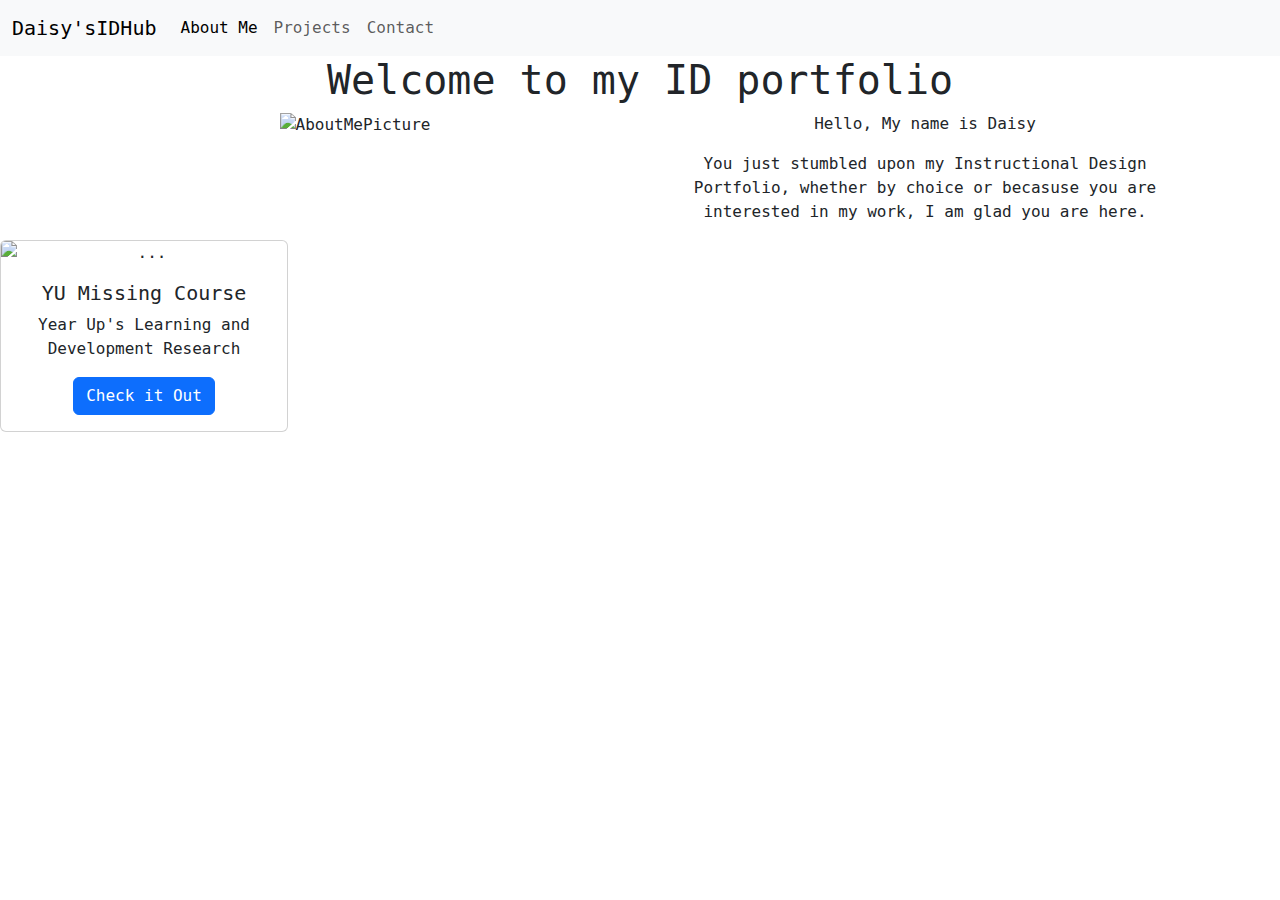
==== html/index.html @ baf6ce06 "added main pages and some html and css" ====
<!doctype html>
<html lang="en">

  <head>
    <meta charset="utf-8">
    <meta name="viewport" content="width=device-width, initial-scale=1">
    <title>Daisy'sIDHub</title>
    <link href="https://cdn.jsdelivr.net/npm/bootstrap@5.3.3/dist/css/bootstrap.min.css" rel="stylesheet" integrity="sha384-QWTKZyjpPEjISv5WaRU9OFeRpok6YctnYmDr5pNlyT2bRjXh0JMhjY6hW+ALEwIH" crossorigin="anonymous">
    <link rel="stylesheet" href="/style/style.css">
  </head>

  <body>

    <header>
        <nav class="navbar navbar-expand-lg bg-body-tertiary">
            <div class="container-fluid">
              <a class="navbar-brand" href="/HTML/index.html">Daisy'sIDHub</a>
              <button class="navbar-toggler" type="button" data-bs-toggle="collapse" data-bs-target="#navbar" aria-controls="navbarNavDropdown" aria-expanded="false" aria-label="Toggle navigation">
                <span class="navbar-toggler-icon"></span>
              </button>
              <div class="collapse navbar-collapse" id="navbar">
                <ul class="navbar-nav">
                  <li class="nav-item">
                    <a class="nav-link active" aria-current="page" href="/HTML/index.html">About Me</a>
                  </li>
                  <li class="nav-item">
                    <a class="nav-link" href="/html/projects.html">Projects</a>
                  </li>
                  <li class="nav-item">
                    <a class="nav-link" href="/html/contact.html">Contact</a>
                  </li>
                </ul>
              </div>
            </div>
          </nav>
    </header>

    <h1>Welcome to my ID portfolio</h1>

    <section>

      <div class="container text-center" id="AboutMePicture">


        <div class="row align-items-start">
          <div class="col">
            <img src="" alt="AboutMePicture">
          </div>
        
          <div class="col" id="bioInfo">
            <p>Hello, My name is Daisy</p>
            <p>You just stumbled upon my Instructional Design Portfolio, whether by choice or becasuse you are interested in my work, I am glad you are here.</p>
          </div>
        </div>
  
      </div>
        
    </section>

    <div class="CardContainer">
        <section id="LatestProject">
            <div class="card" style="width: 18rem;">
                <img src="..." class="card-img-top" alt="...">
                <div class="card-body">
                  <h5 class="card-title">YU Missing Course</h5>
                  <p class="card-text">Year Up's Learning and Development Research</p>
                  <a href="#" class="btn btn-primary">Check it Out</a>
                </div>
              </div>
        </section>
    </div>
   


    <script src="https://cdn.jsdelivr.net/npm/bootstrap@5.3.3/dist/js/bootstrap.bundle.min.js" integrity="sha384-YvpcrYf0tY3lHB60NNkmXc5s9fDVZLESaAA55NDzOxhy9GkcIdslK1eN7N6jIeHz" crossorigin="anonymous"></script>
  </body>

</html>
---- style/style.css ----
body {
    text-align: center;
    font-family: monospace;
}

.CardContainer 
{
   align-content: center;
}
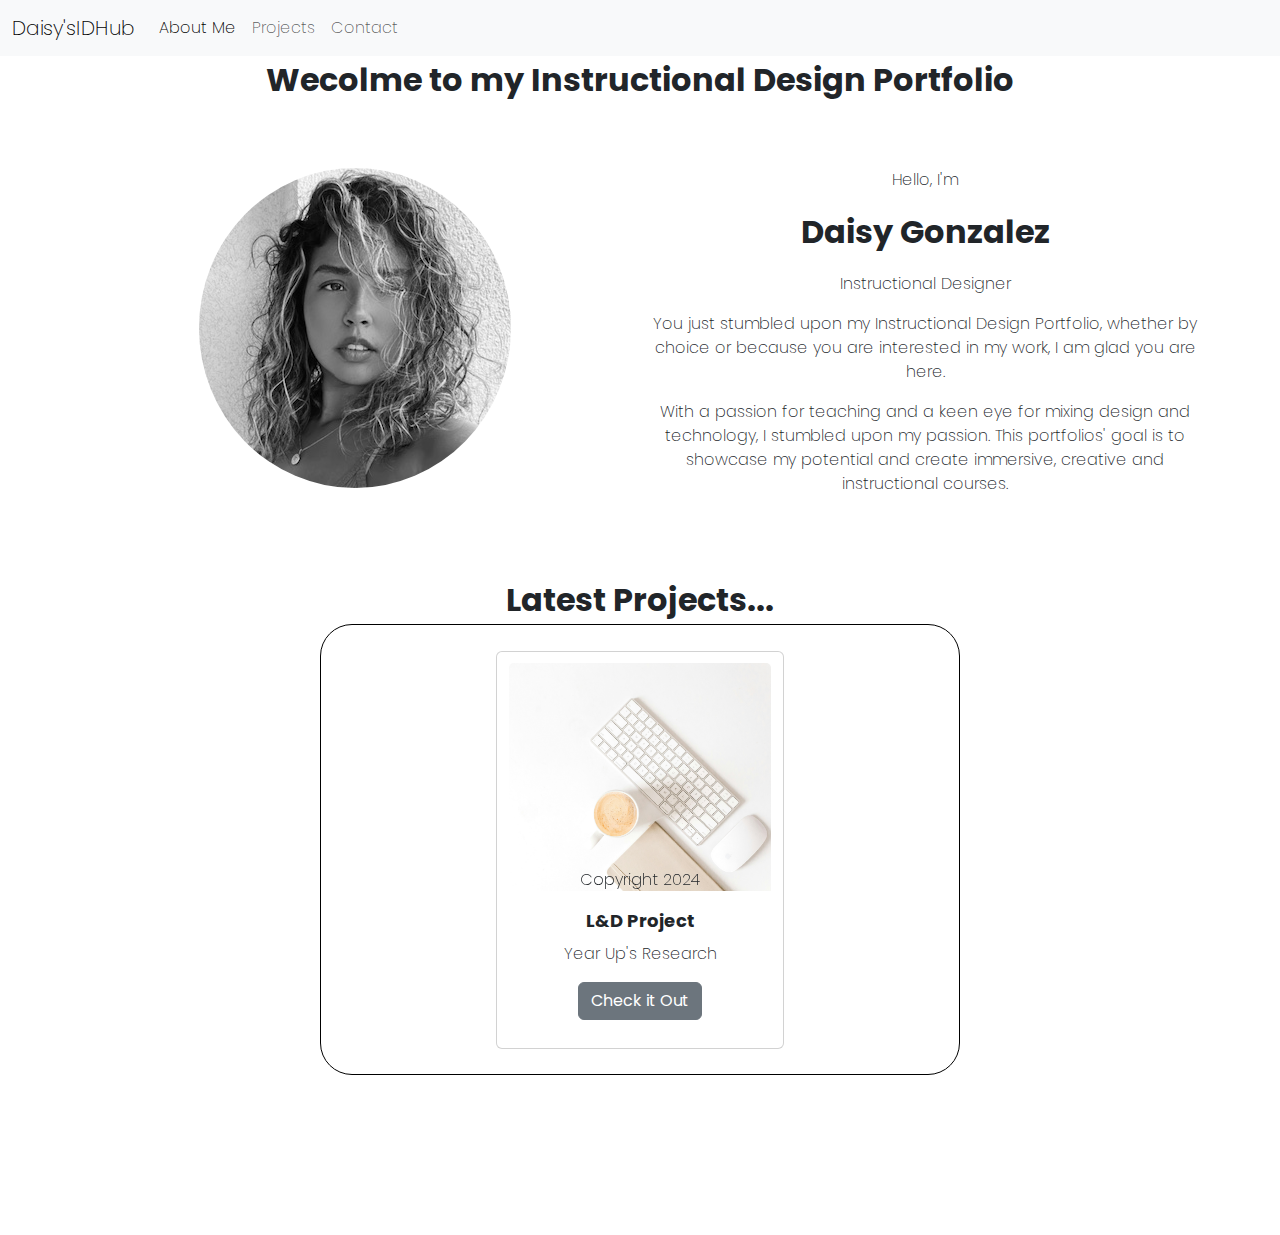
==== commit d80333c5: "Completed most of the about me page, added more cards to the projects.html and inserted the survey e" ====
--- a/html/index.html
+++ b/html/index.html
@@ -4,9 +4,13 @@
   <head>
     <meta charset="utf-8">
     <meta name="viewport" content="width=device-width, initial-scale=1">
-    <title>Daisy'sIDHub</title>
+    <title>Daisy's ID Hub</title>
     <link href="https://cdn.jsdelivr.net/npm/bootstrap@5.3.3/dist/css/bootstrap.min.css" rel="stylesheet" integrity="sha384-QWTKZyjpPEjISv5WaRU9OFeRpok6YctnYmDr5pNlyT2bRjXh0JMhjY6hW+ALEwIH" crossorigin="anonymous">
     <link rel="stylesheet" href="/style/style.css">
+
+    <link rel="preconnect" href="https://fonts.googleapis.com">
+    <link rel="preconnect" href="https://fonts.gstatic.com" crossorigin>
+    <link href="https://fonts.googleapis.com/css2?family=Poppins:ital,wght@0,100;0,200;0,300;0,400;0,500;0,600;0,700;0,800;0,900;1,100;1,200;1,300;1,400;1,500;1,600;1,700;1,800;1,900&display=swap" rel="stylesheet">
   </head>
 
   <body>
@@ -35,42 +39,45 @@
           </nav>
     </header>
 
-    <h1>Welcome to my ID portfolio</h1>
+    <p class="Heading__text" style="font-size:xx-large; font-weight: bold;">Wecolme to my Instructional Design Portfolio</p>
 
-    <section>
+    <section id="bio_Section">
+      <div class="container text-center" id="AboutMePicture">
+        <div class="row align-items-start">
+          <div class="col">
+            <img src="/images/AMP.2.jpg" alt="AboutMePicture" style="border-radius: 50%;">
+          </div>
+        
+          <div class="col" id="section__text">
+            <p class="section__text__p1">Hello, I'm</p>
+            <p class="title" style="font-size:xx-large; font-weight: bold;">Daisy Gonzalez</p>
+            <p class="section__text__p2">Instructional Designer</p>
 
-      <div class="container text-center" id="AboutMePicture">
+            <p class="section__text__p3">You just stumbled upon my Instructional Design Portfolio, whether by choice or because you are interested in my work, I am glad you are here.</p>
+
+            <p class="section__text__p4">With a passion for teaching and a keen eye for mixing design and technology, I stumbled upon my passion. This portfolios' goal is to showcase my potential and create immersive, creative and instructional courses.</p>
+          </div>
+        </div>
+      </div> 
+    </section>
+
+    <div class="title" style="font-size:xx-large; font-weight: bold;">Latest Projects...</div>
+    <div class="CardContainer">
+
+            <div class="card" style="width: 18rem;">
+                <img src="/images/Card_image_1.jpg" class="card-img-top" alt="YU missing course image">
+                <div class="card-body">
+                  <p class="card-title" style="font-size:large; font-weight: bold;">L&D Project</p>
+                  <p class="card-text">Year Up's Research</p>
+                  <a href="/html/YearUpsProject.html" class="btn btn-secondary">Check it Out</a>
+                </div>
+            </div>
+    </div>
 
 
-        <div class="row align-items-start">
-          <div class="col">
-            <img src="" alt="AboutMePicture">
-          </div>
-        
-          <div class="col" id="bioInfo">
-            <p>Hello, My name is Daisy</p>
-            <p>You just stumbled upon my Instructional Design Portfolio, whether by choice or becasuse you are interested in my work, I am glad you are here.</p>
-          </div>
-        </div>
-  
-      </div>
-        
-    </section>
-
-    <div class="CardContainer">
-        <section id="LatestProject">
-            <div class="card" style="width: 18rem;">
-                <img src="..." class="card-img-top" alt="...">
-                <div class="card-body">
-                  <h5 class="card-title">YU Missing Course</h5>
-                  <p class="card-text">Year Up's Learning and Development Research</p>
-                  <a href="#" class="btn btn-primary">Check it Out</a>
-                </div>
-              </div>
-        </section>
-    </div>
-   
-
+    <footer class="fixed-bottom">
+      <p class="footer_text">Copyright 2024</p>
+    </footer>
 
     <script src="https://cdn.jsdelivr.net/npm/bootstrap@5.3.3/dist/js/bootstrap.bundle.min.js" integrity="sha384-YvpcrYf0tY3lHB60NNkmXc5s9fDVZLESaAA55NDzOxhy9GkcIdslK1eN7N6jIeHz" crossorigin="anonymous"></script>
   </body>
--- a/style/style.css
+++ b/style/style.css
@@ -1,9 +1,54 @@
 body {
     text-align: center;
-    font-family: monospace;
+    font-family: "Poppins", sans-serif;
+    font-weight: 200;
+    font-style: normal;
 }
 
-.CardContainer 
-{
-   align-content: center;
-}+#bio_Section {
+    margin: 5%;
+}
+
+.CardContainer {
+   display: flex;
+   justify-content: center;
+   border: solid black;
+   border-width:thin;
+   border-radius: 2rem;
+   width: 50%;
+   height: fit-content;
+   margin: auto;
+   padding: 2%;
+   margin-bottom: 10rem;
+}
+
+.card {
+    margin: auto;
+    padding: 2%;
+}
+
+.card-group {
+    margin: auto;
+    width: fit-content;
+}
+
+.survey_link {
+    display: flex;
+   justify-content: center;
+   border: solid black;
+   border-width:thin;
+   border-radius: 2rem;
+   width: 50%;
+   height: fit-content;
+   margin: auto;
+   padding: 2%;
+   margin-bottom: 10rem;
+}
+
+footer {
+    position: relative;
+    bottom: 0;
+    width: 100%;
+    height: 2em;
+}
+
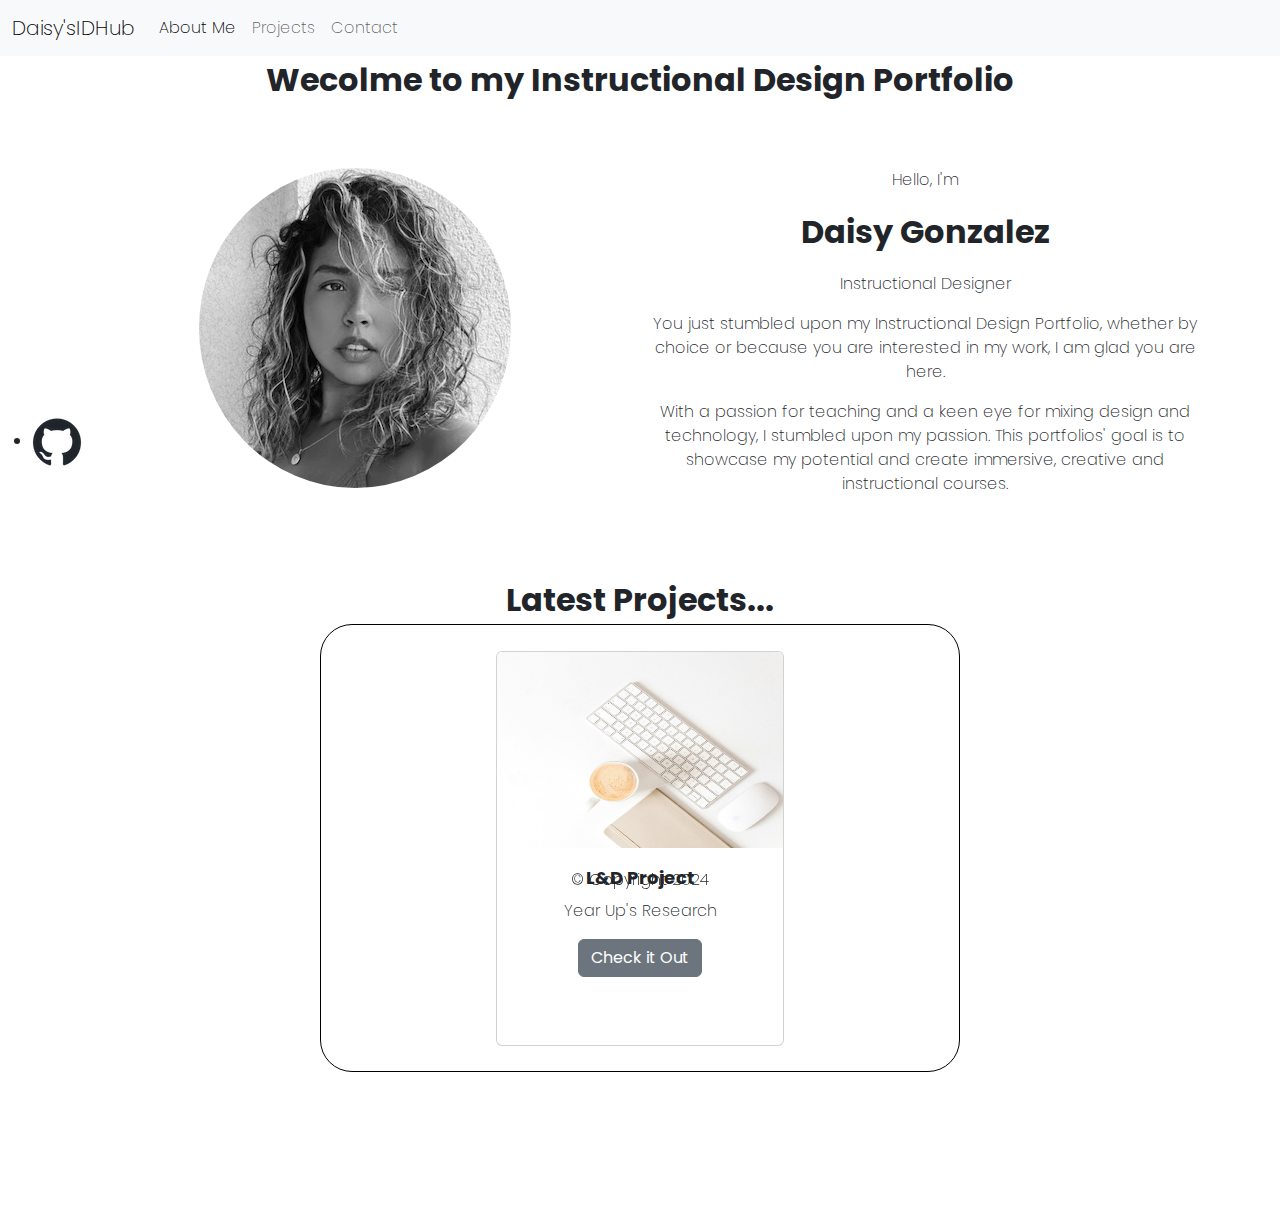
==== commit 821b8f95: "Github link works and cards on projects.html are aligned" ====
--- a/html/index.html
+++ b/html/index.html
@@ -18,14 +18,14 @@
     <header>
         <nav class="navbar navbar-expand-lg bg-body-tertiary">
             <div class="container-fluid">
-              <a class="navbar-brand" href="/HTML/index.html">Daisy'sIDHub</a>
+              <a class="navbar-brand" href="/html/index.html">Daisy'sIDHub</a>
               <button class="navbar-toggler" type="button" data-bs-toggle="collapse" data-bs-target="#navbar" aria-controls="navbarNavDropdown" aria-expanded="false" aria-label="Toggle navigation">
                 <span class="navbar-toggler-icon"></span>
               </button>
               <div class="collapse navbar-collapse" id="navbar">
                 <ul class="navbar-nav">
                   <li class="nav-item">
-                    <a class="nav-link active" aria-current="page" href="/HTML/index.html">About Me</a>
+                    <a class="nav-link active" aria-current="page" href="/html/index.html">About Me</a>
                   </li>
                   <li class="nav-item">
                     <a class="nav-link" href="/html/projects.html">Projects</a>
@@ -38,6 +38,16 @@
             </div>
           </nav>
     </header>
+
+    <div class="social">
+      <ul>
+        <li>
+          <a href="https://github.com/Daisygu19/DaisysIDHub" class="github" id="github-link">
+            <img src="/images/github-mark.png" alt="Github logo">
+          </a>
+        </li>
+      </ul>
+    </div>
 
     <p class="Heading__text" style="font-size:xx-large; font-weight: bold;">Wecolme to my Instructional Design Portfolio</p>
 
@@ -76,7 +86,7 @@
 
 
     <footer class="fixed-bottom">
-      <p class="footer_text">Copyright 2024</p>
+      <p class="footer_text"> &copy; Copyright 2024</p>
     </footer>
 
     <script src="https://cdn.jsdelivr.net/npm/bootstrap@5.3.3/dist/js/bootstrap.bundle.min.js" integrity="sha384-YvpcrYf0tY3lHB60NNkmXc5s9fDVZLESaAA55NDzOxhy9GkcIdslK1eN7N6jIeHz" crossorigin="anonymous"></script>
--- a/style/style.css
+++ b/style/style.css
@@ -3,6 +3,7 @@
     font-family: "Poppins", sans-serif;
     font-weight: 200;
     font-style: normal;
+    height: 100%;
 }
 
 #bio_Section {
@@ -22,14 +23,15 @@
    margin-bottom: 10rem;
 }
 
-.card {
-    margin: auto;
-    padding: 2%;
-}
-
 .card-group {
     margin: auto;
     width: fit-content;
+    height: auto;
+}
+
+.card-img-top {
+    width: 100%;
+    height: 50%;
 }
 
 .survey_link {
@@ -45,6 +47,24 @@
    margin-bottom: 10rem;
 }
 
+.social {
+    display: flex;
+    position: fixed;
+    top: 50%;
+    left: 0;
+    transform: translateY(-50%);
+}
+
+/*
+.social ul li a {
+    color: black;
+    background-color: transparent;
+    text-decoration: none;
+    margin-left: -120px;
+    transition: margin-left 500ms;
+}
+*/
+
 footer {
     position: relative;
     bottom: 0;
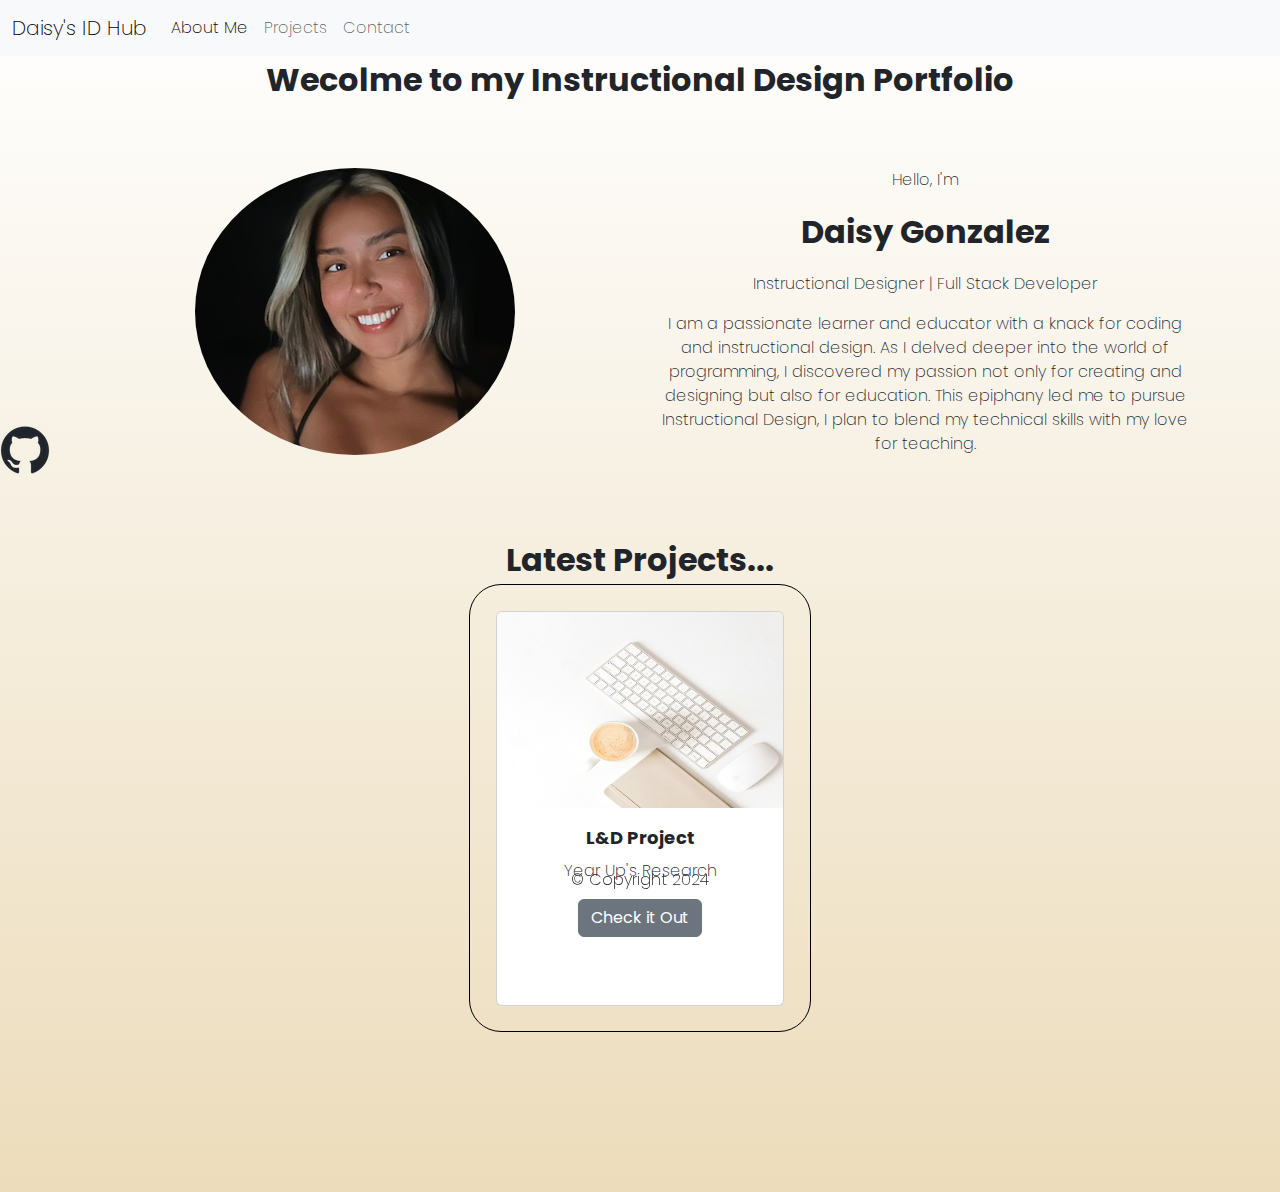
==== commit 3cc6ffc1: "Made changes to the index and contact me page" ====
--- a/html/index.html
+++ b/html/index.html
@@ -18,7 +18,7 @@
     <header>
         <nav class="navbar navbar-expand-lg bg-body-tertiary">
             <div class="container-fluid">
-              <a class="navbar-brand" href="/html/index.html">Daisy'sIDHub</a>
+              <a class="navbar-brand" href="/html/index.html">Daisy's ID Hub</a>
               <button class="navbar-toggler" type="button" data-bs-toggle="collapse" data-bs-target="#navbar" aria-controls="navbarNavDropdown" aria-expanded="false" aria-label="Toggle navigation">
                 <span class="navbar-toggler-icon"></span>
               </button>
@@ -40,13 +40,11 @@
     </header>
 
     <div class="social">
-      <ul>
-        <li>
+      
           <a href="https://github.com/Daisygu19/DaisysIDHub" class="github" id="github-link">
             <img src="/images/github-mark.png" alt="Github logo">
           </a>
-        </li>
-      </ul>
+        
     </div>
 
     <p class="Heading__text" style="font-size:xx-large; font-weight: bold;">Wecolme to my Instructional Design Portfolio</p>
@@ -55,17 +53,20 @@
       <div class="container text-center" id="AboutMePicture">
         <div class="row align-items-start">
           <div class="col">
-            <img src="/images/AMP.2.jpg" alt="AboutMePicture" style="border-radius: 50%;">
+            <img src="/images/AMP.3.jpg" alt="AboutMePicture" style="border-radius: 50%;">
           </div>
         
           <div class="col" id="section__text">
             <p class="section__text__p1">Hello, I'm</p>
             <p class="title" style="font-size:xx-large; font-weight: bold;">Daisy Gonzalez</p>
-            <p class="section__text__p2">Instructional Designer</p>
+            <p class="section__text__p2">Instructional Designer | Full Stack Developer</p>
 
-            <p class="section__text__p3">You just stumbled upon my Instructional Design Portfolio, whether by choice or because you are interested in my work, I am glad you are here.</p>
-
-            <p class="section__text__p4">With a passion for teaching and a keen eye for mixing design and technology, I stumbled upon my passion. This portfolios' goal is to showcase my potential and create immersive, creative and instructional courses.</p>
+            <p class="section__text__p3">
+              I am a passionate learner and educator with a knack for coding and instructional design. As I 
+              delved deeper into the world of programming, I discovered my passion not only for 
+              creating and designing but also for education. This epiphany led me to pursue Instructional 
+              Design, I plan to blend my technical skills with my love for teaching.
+            </p>
           </div>
         </div>
       </div> 
@@ -79,7 +80,7 @@
                 <div class="card-body">
                   <p class="card-title" style="font-size:large; font-weight: bold;">L&D Project</p>
                   <p class="card-text">Year Up's Research</p>
-                  <a href="/html/YearUpsProject.html" class="btn btn-secondary">Check it Out</a>
+                  <a href="/project pages/YearUpsProject.html" class="btn btn-secondary">Check it Out</a>
                 </div>
             </div>
     </div>
--- a/style/style.css
+++ b/style/style.css
@@ -4,6 +4,7 @@
     font-weight: 200;
     font-style: normal;
     height: 100%;
+    background: linear-gradient(#ffffff, #ecdcbb);
 }
 
 #bio_Section {
@@ -16,7 +17,7 @@
    border: solid black;
    border-width:thin;
    border-radius: 2rem;
-   width: 50%;
+   width: fit-content;
    height: fit-content;
    margin: auto;
    padding: 2%;
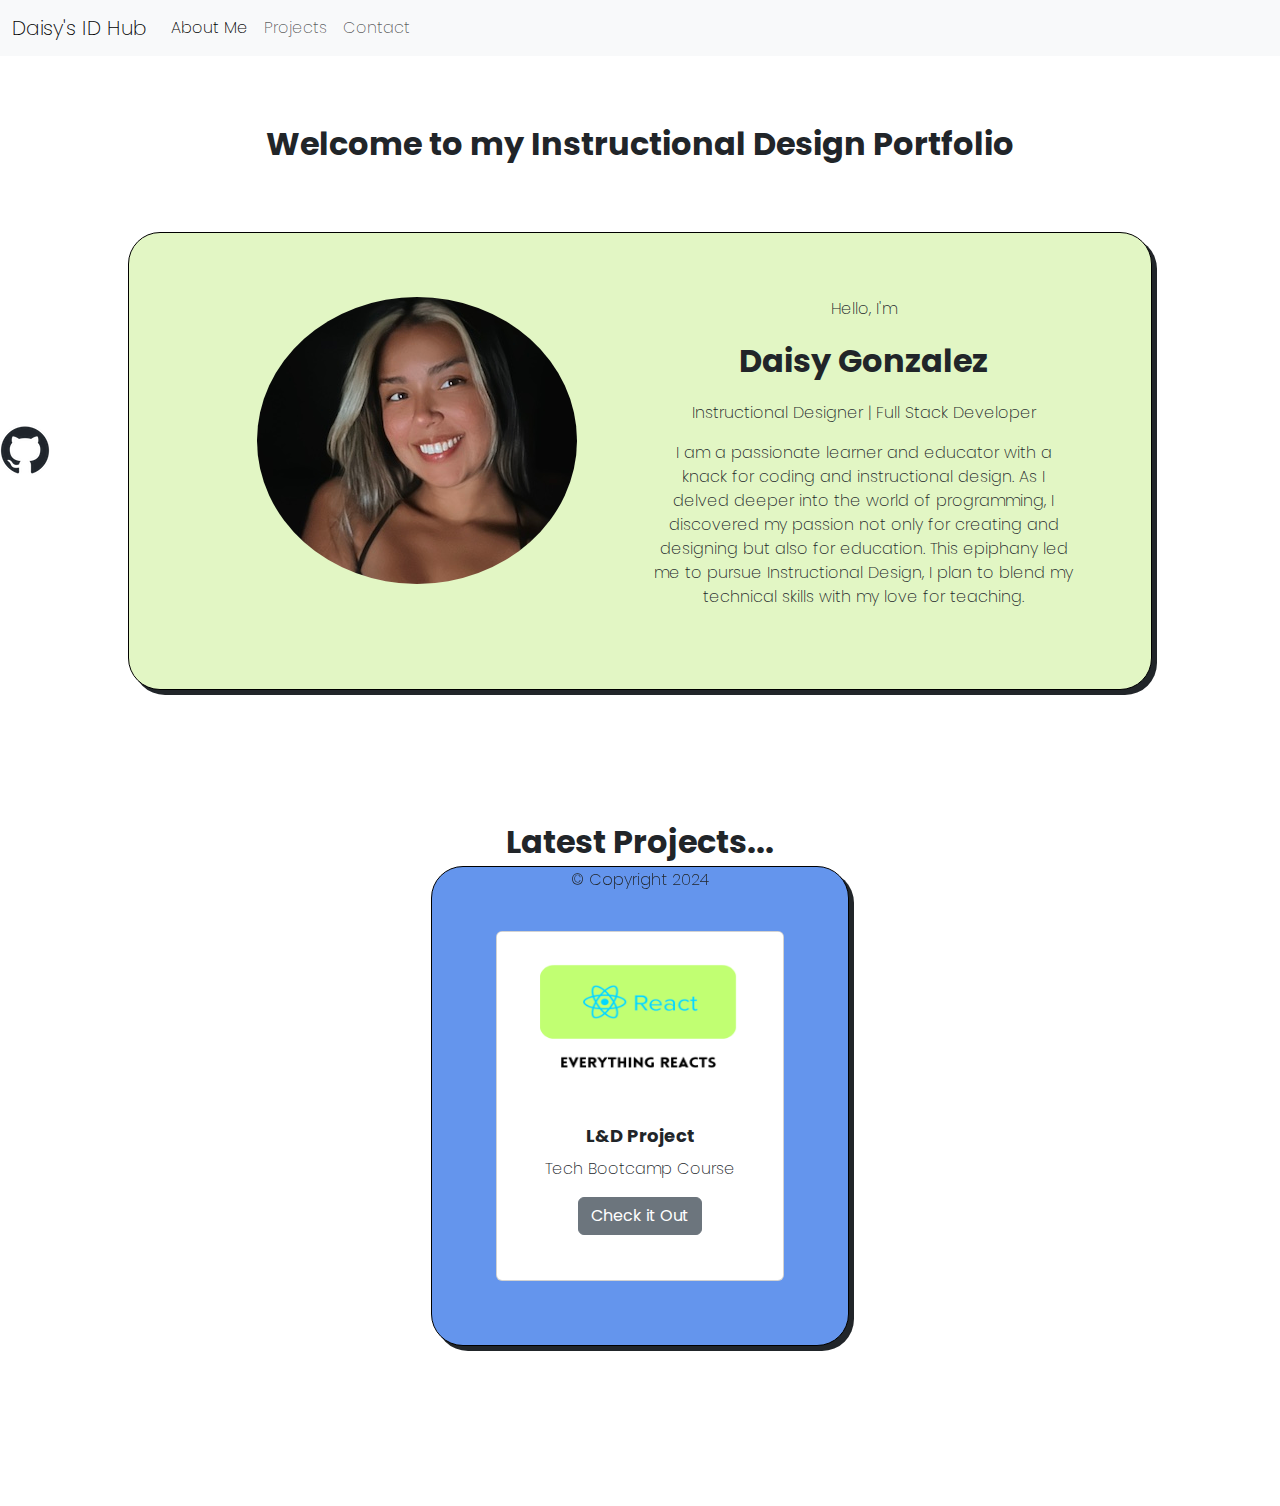
==== commit aaf74163: "new changes in css and addition ReactJS.html page" ====
--- a/html/index.html
+++ b/html/index.html
@@ -47,7 +47,7 @@
         
     </div>
 
-    <p class="Heading__text" style="font-size:xx-large; font-weight: bold;">Wecolme to my Instructional Design Portfolio</p>
+    <p class="Heading__text" style="font-size:xx-large; font-weight: bold;">Welcome to my Instructional Design Portfolio</p>
 
     <section id="bio_Section">
       <div class="container text-center" id="AboutMePicture">
@@ -72,15 +72,15 @@
       </div> 
     </section>
 
-    <div class="title" style="font-size:xx-large; font-weight: bold;">Latest Projects...</div>
+    <div class="Latest_Projects" style="font-size:xx-large; font-weight: bold;">Latest Projects...</div>
     <div class="CardContainer">
 
             <div class="card" style="width: 18rem;">
-                <img src="/images/Card_image_1.jpg" class="card-img-top" alt="YU missing course image">
+                <img src="/images/EverythingReactCover.png" class="card-img-top" alt="YU missing course image">
                 <div class="card-body">
                   <p class="card-title" style="font-size:large; font-weight: bold;">L&D Project</p>
-                  <p class="card-text">Year Up's Research</p>
-                  <a href="/project pages/YearUpsProject.html" class="btn btn-secondary">Check it Out</a>
+                  <p class="card-text">Tech Bootcamp Course</p>
+                  <a href="/project pages/ReactJS.html" class="btn btn-secondary">Check it Out</a>
                 </div>
             </div>
     </div>
--- a/style/style.css
+++ b/style/style.css
@@ -4,11 +4,25 @@
     font-weight: 200;
     font-style: normal;
     height: 100%;
-    background: linear-gradient(#ffffff, #ecdcbb);
+}
+
+nav{
+    background-color: white;
+}
+
+.Heading__text {
+    margin-top: 5%;
+    margin-bottom: -5%;
 }
 
 #bio_Section {
-    margin: 5%;
+    margin: 10%;
+    padding: 5%;
+    border: solid black;
+   border-width:thin;
+   border-radius: 2rem;
+   background-color: rgb(226, 246, 196);
+   box-shadow: 5px 5px;
 }
 
 .CardContainer {
@@ -20,8 +34,10 @@
    width: fit-content;
    height: fit-content;
    margin: auto;
-   padding: 2%;
+   padding: 5%;
    margin-bottom: 10rem;
+   background-color: cornflowerblue;
+   box-shadow: 5px 5px;
 }
 
 .card-group {
@@ -66,6 +82,21 @@
 }
 */
 
+.contact__div {
+    width: 100%;
+    margin: 0;
+    padding: 20%;
+}
+
+form {
+    text-align: left;
+    font-weight:100;
+}
+
+#comment_box {
+    height: 10rem;
+}
+
 footer {
     position: relative;
     bottom: 0;
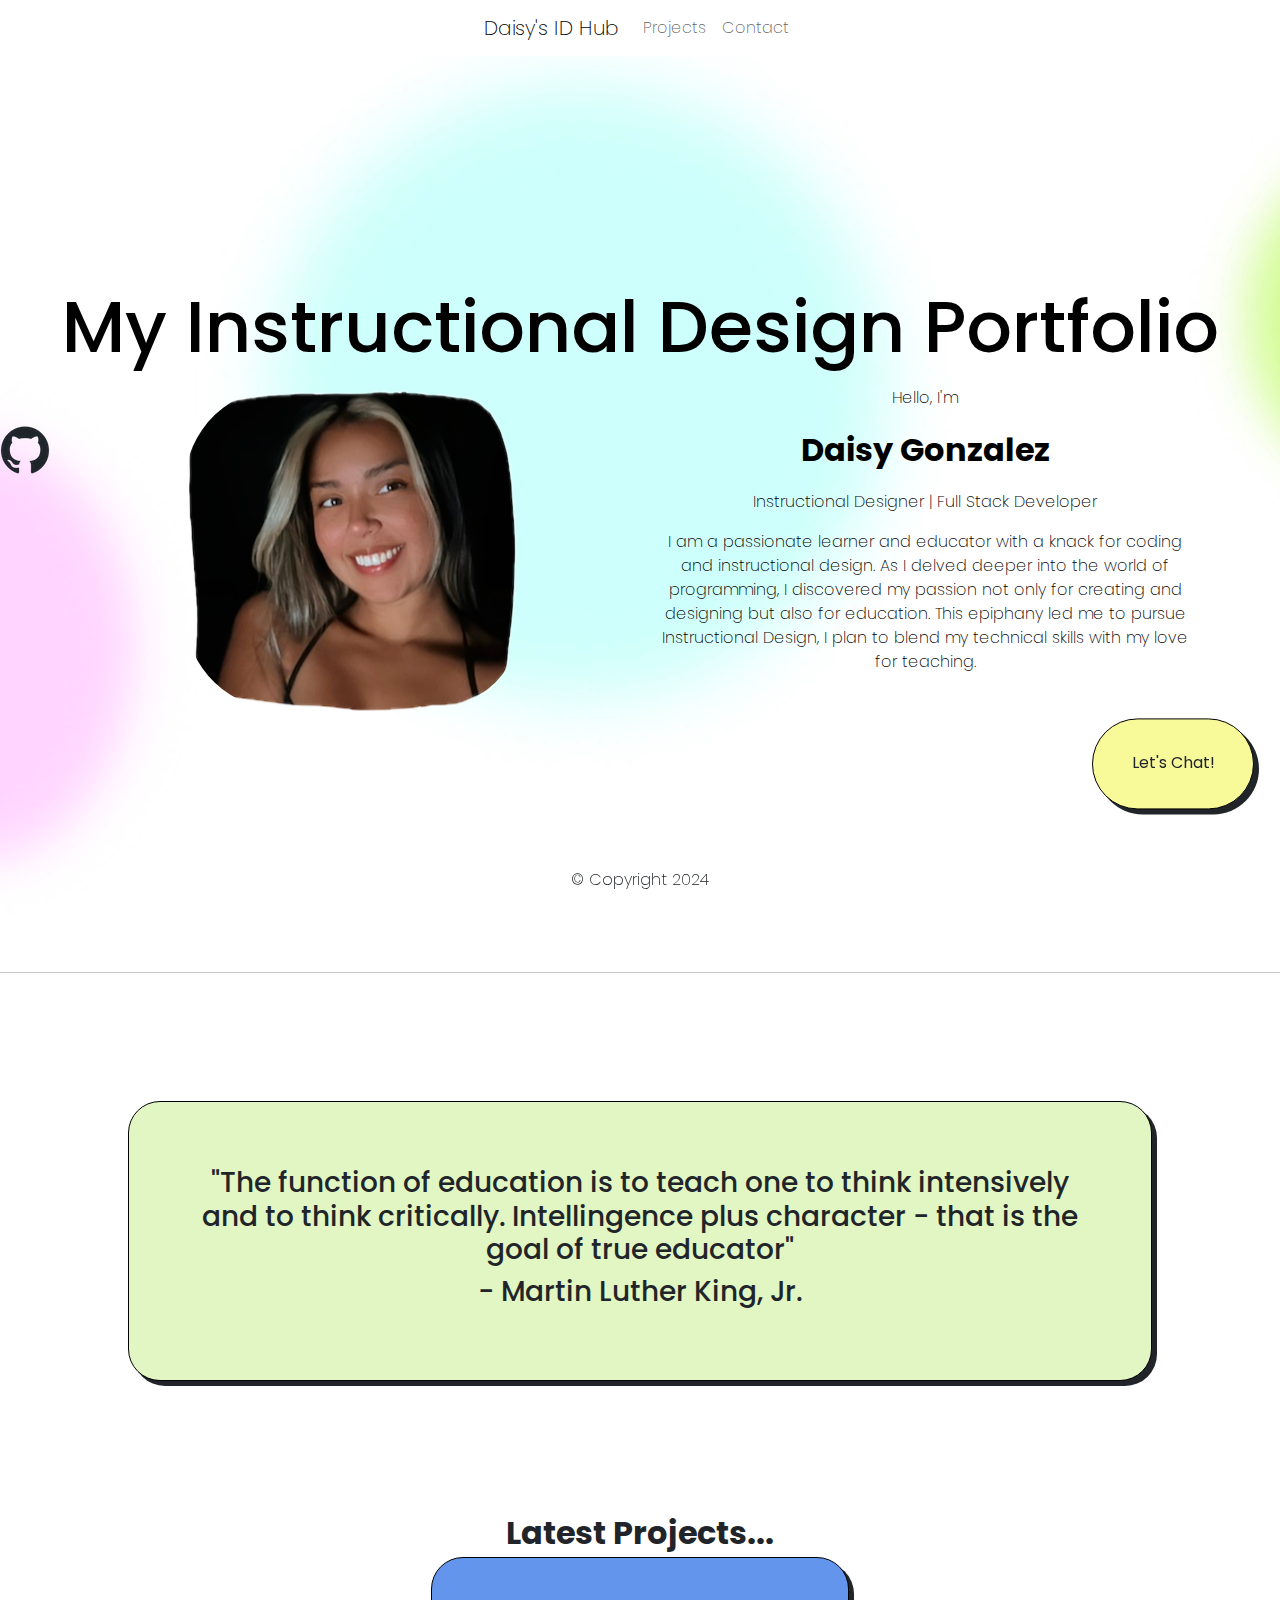
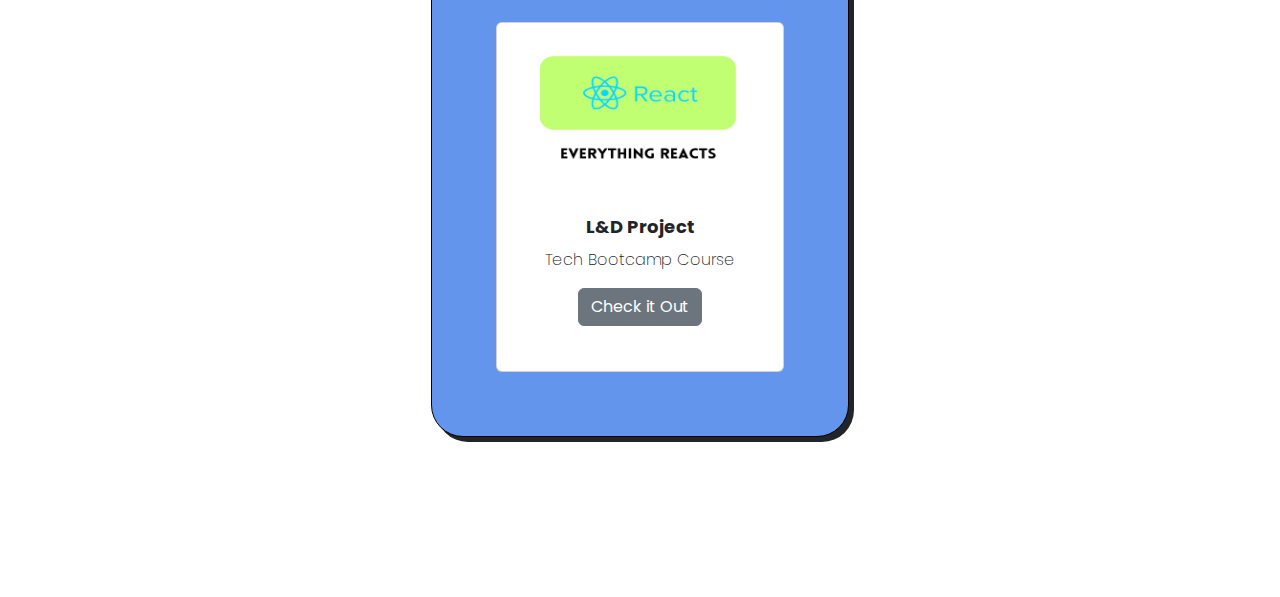
==== commit 6c8ef443: "css additions, fixed contact page" ====
--- a/html/index.html
+++ b/html/index.html
@@ -16,28 +16,59 @@
   <body>
 
     <header>
-        <nav class="navbar navbar-expand-lg bg-body-tertiary">
-            <div class="container-fluid">
-              <a class="navbar-brand" href="/html/index.html">Daisy's ID Hub</a>
-              <button class="navbar-toggler" type="button" data-bs-toggle="collapse" data-bs-target="#navbar" aria-controls="navbarNavDropdown" aria-expanded="false" aria-label="Toggle navigation">
-                <span class="navbar-toggler-icon"></span>
-              </button>
-              <div class="collapse navbar-collapse" id="navbar">
-                <ul class="navbar-nav">
-                  <li class="nav-item">
-                    <a class="nav-link active" aria-current="page" href="/html/index.html">About Me</a>
-                  </li>
-                  <li class="nav-item">
-                    <a class="nav-link" href="/html/projects.html">Projects</a>
-                  </li>
-                  <li class="nav-item">
-                    <a class="nav-link" href="/html/contact.html">Contact</a>
-                  </li>
-                </ul>
-              </div>
+      <nav class="navbar navbar-expand-lg bg-body-transparent">
+          <div class="container-fluid">
+            
+            <div class="collapse navbar-collapse" id="navbar">
+              <ul class="navbar-nav mx-auto">
+                <a class="navbar-brand" href="/html/index.html">Daisy's ID Hub</a>
+            <button class="navbar-toggler" type="button" data-bs-toggle="collapse" data-bs-target="#navbar" aria-controls="navbarNavDropdown" aria-expanded="false" aria-label="Toggle navigation">
+              <span class="navbar-toggler-icon"></span>
+            </button>
+                <li class="nav-item">
+                  <a class="nav-link" href="/html/projects.html">Projects</a>
+                </li>
+                <li class="nav-item">
+                  <a class="nav-link" href="/html/contact.html">Contact</a>
+                </li>
+              </ul>
             </div>
-          </nav>
-    </header>
+          </div>
+        </nav>
+  </header>
+
+    <!-- main banner -->
+    <section class="bgimage" id="home">
+      <div class="container-fluid">
+          <div class="row">
+          <div class="col-lg-12 col-md-12 col-sm-12 col-xs-12 hero-text">
+            <h2 class="hero_title">My Instructional Design Portfolio</h2>
+            <p class="hero_desc">
+              <div class="container text-center" id="AboutMePicture">
+                <div class="row align-items-start">
+                  <div class="col">
+                    <img src="/images/ABTME.png" alt="AboutMePicture" id="aboutmeimg" style="border-radius: 30%;">
+                  </div>
+                
+                  <div class="col" id="section__text">
+                    <p class="section__text__p1">Hello, I'm</p>
+                    <p class="title" style="font-size:xx-large; font-weight: bold;">Daisy Gonzalez</p>
+                    <p class="section__text__p2">Instructional Designer | Full Stack Developer</p>
+        
+                    <p class="section__text__p3">
+                      I am a passionate learner and educator with a knack for coding and instructional design. As I 
+                      delved deeper into the world of programming, I discovered my passion not only for 
+                      creating and designing but also for education. This epiphany led me to pursue Instructional 
+                      Design, I plan to blend my technical skills with my love for teaching.
+                    </p>
+                  </div>
+                </div>
+              </div> 
+            </p>
+          </div>
+          </div>
+      </div>
+  </section>
 
     <div class="social">
       
@@ -47,29 +78,11 @@
         
     </div>
 
-    <p class="Heading__text" style="font-size:xx-large; font-weight: bold;">Welcome to my Instructional Design Portfolio</p>
+    <hr>
 
     <section id="bio_Section">
-      <div class="container text-center" id="AboutMePicture">
-        <div class="row align-items-start">
-          <div class="col">
-            <img src="/images/AMP.3.jpg" alt="AboutMePicture" style="border-radius: 50%;">
-          </div>
-        
-          <div class="col" id="section__text">
-            <p class="section__text__p1">Hello, I'm</p>
-            <p class="title" style="font-size:xx-large; font-weight: bold;">Daisy Gonzalez</p>
-            <p class="section__text__p2">Instructional Designer | Full Stack Developer</p>
-
-            <p class="section__text__p3">
-              I am a passionate learner and educator with a knack for coding and instructional design. As I 
-              delved deeper into the world of programming, I discovered my passion not only for 
-              creating and designing but also for education. This epiphany led me to pursue Instructional 
-              Design, I plan to blend my technical skills with my love for teaching.
-            </p>
-          </div>
-        </div>
-      </div> 
+      <h3>"The function of education is to teach one to think intensively and to think critically.
+        Intellingence plus character - that is the goal of true educator"</h3> <h3>- Martin Luther King, Jr.</h3>
     </section>
 
     <div class="Latest_Projects" style="font-size:xx-large; font-weight: bold;">Latest Projects...</div>
@@ -85,6 +98,10 @@
             </div>
     </div>
 
+    <div class="contact-ref">
+      <a href="/html/contact.html" class="btn">Let's Chat!</a>
+    </div>
+
 
     <footer class="fixed-bottom">
       <p class="footer_text"> &copy; Copyright 2024</p>
--- a/style/style.css
+++ b/style/style.css
@@ -7,7 +7,7 @@
 }
 
 nav{
-    background-color: white;
+    text-align: center;
 }
 
 .Heading__text {
@@ -72,20 +72,36 @@
     transform: translateY(-50%);
 }
 
-/*
-.social ul li a {
-    color: black;
-    background-color: transparent;
-    text-decoration: none;
-    margin-left: -120px;
-    transition: margin-left 500ms;
+.contact-ref {
+    display: flex;
+    position: fixed;
+    bottom: 5%;
+    right: 2%;
+    transform: translateY(-50%);
+
+   border: solid black;
+   border-width:thin;
+   border-radius: 150px;
+   width: fit-content;
+   height: fit-content;
+   margin: auto;
+   padding: 2%;
+   background-color: rgb(248, 250, 153);
+   box-shadow: 5px 5px;
 }
-*/
 
-.contact__div {
-    width: 100%;
-    margin: 0;
-    padding: 20%;
+#contact-section {
+   display: flex;
+   justify-content: center;
+   border: solid black;
+   border-width:thin;
+   border-radius: 2rem;
+   width: fit-content;
+   height: fit-content;
+   padding: 5rem;
+   margin: 10rem;
+   background-color: rgb(248, 250, 153);
+   box-shadow: 5px 5px;
 }
 
 form {
@@ -104,3 +120,27 @@
     height: 2em;
 }
 
+
+/* hero background image */
+.bgimage {
+    height:100vh;
+    background: url('/images/home-hero-image.jpg');
+    background-size:cover;
+    position:relative;
+}
+/* text css above hero image*/
+.hero_title {
+    font-size: 4.5rem;
+}
+.hero_desc {
+    font-size: 2rem;
+}
+.hero-text {
+    text-align: center;
+    position: absolute;
+    top: 50%;
+    left: 50%;
+    transform: translate(-50%, -50%);
+    color: rgb(0, 0, 0);
+}
+
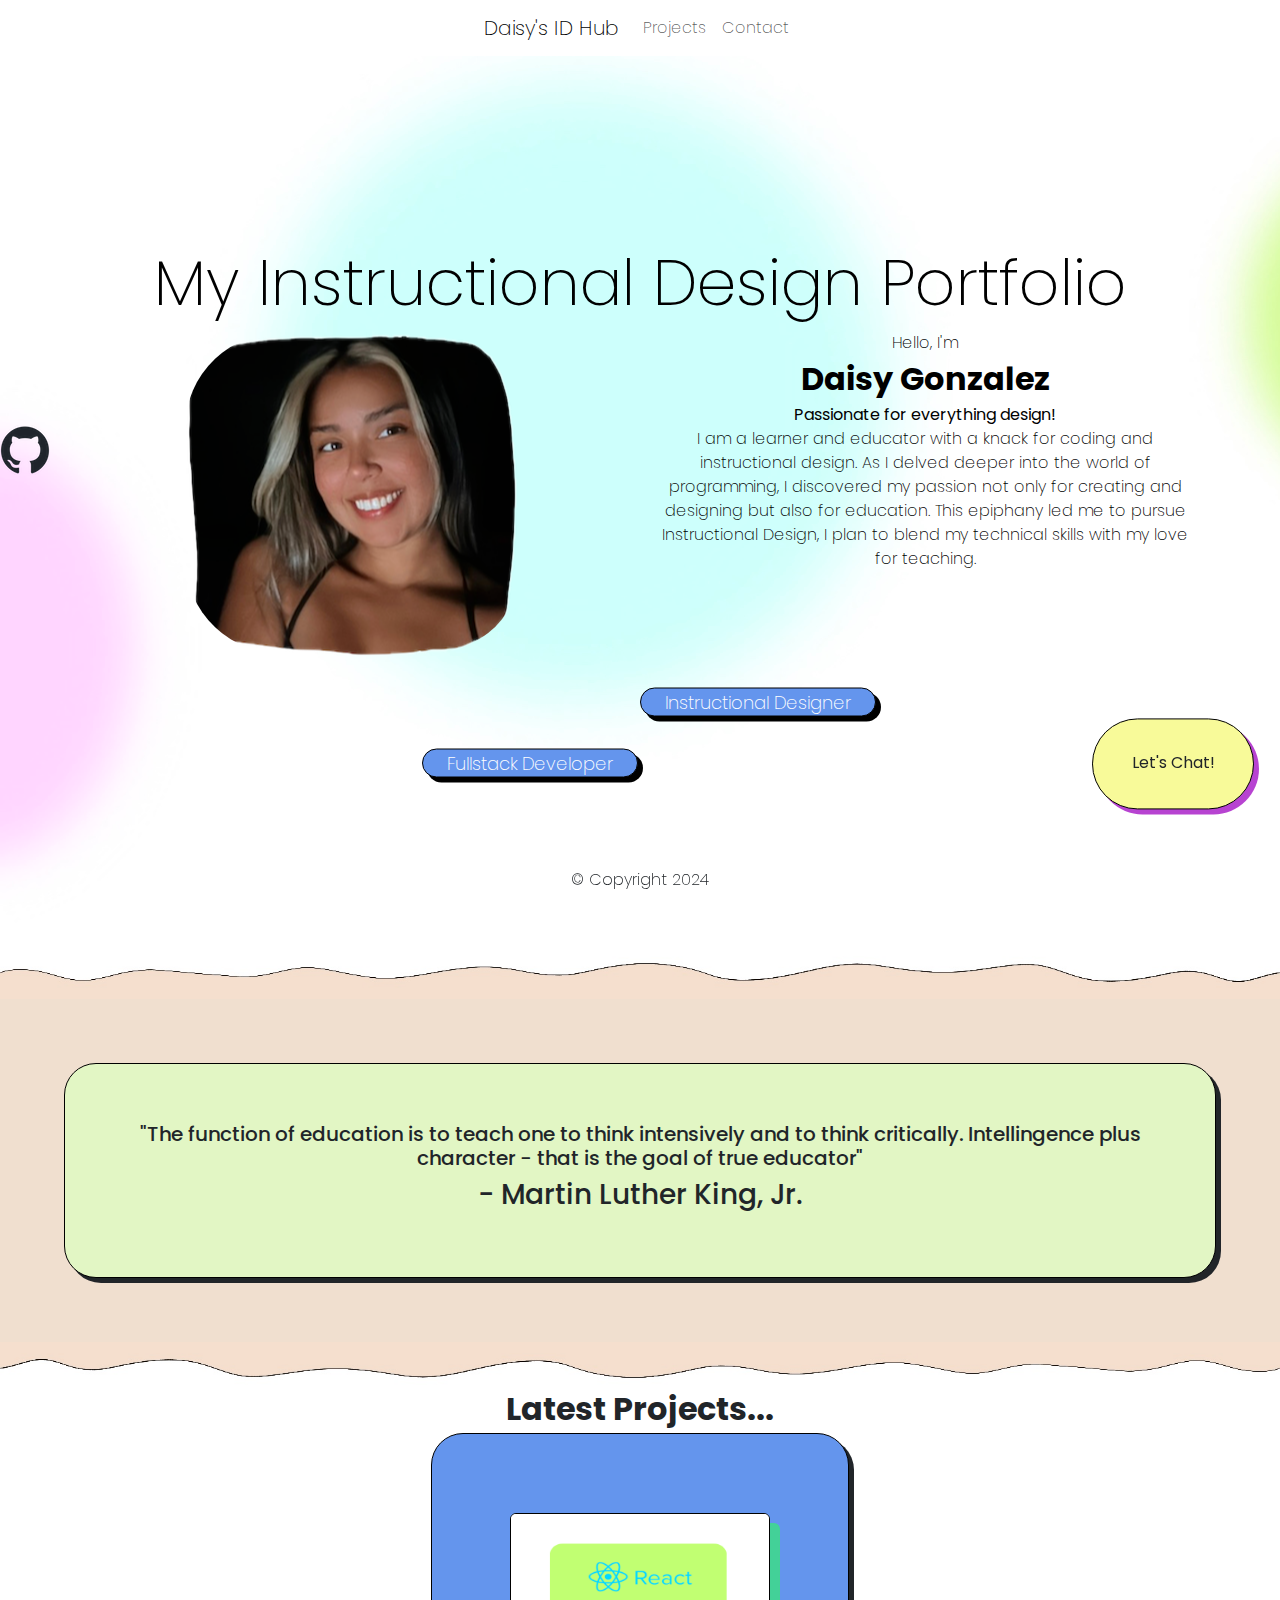
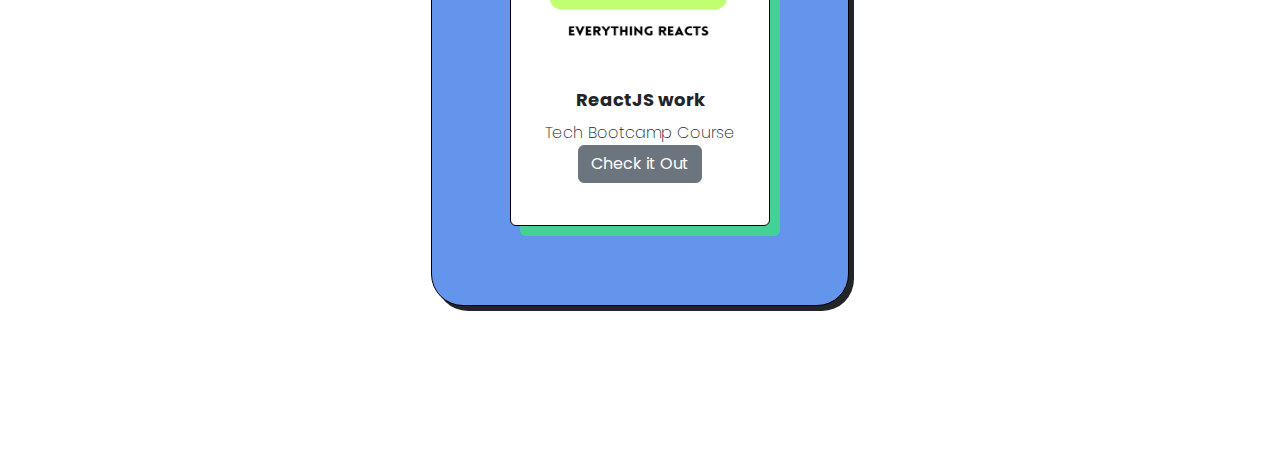
==== commit c9f9b6ab: "css add ons and clean up on comments" ====
--- a/html/index.html
+++ b/html/index.html
@@ -1,113 +1,144 @@
 <!doctype html>
 <html lang="en">
 
-  <head>
-    <meta charset="utf-8">
-    <meta name="viewport" content="width=device-width, initial-scale=1">
-    <title>Daisy's ID Hub</title>
-    <link href="https://cdn.jsdelivr.net/npm/bootstrap@5.3.3/dist/css/bootstrap.min.css" rel="stylesheet" integrity="sha384-QWTKZyjpPEjISv5WaRU9OFeRpok6YctnYmDr5pNlyT2bRjXh0JMhjY6hW+ALEwIH" crossorigin="anonymous">
-    <link rel="stylesheet" href="/style/style.css">
+<head>
+  <meta charset="utf-8">
+  <meta name="viewport" content="width=device-width, initial-scale=1">
+  <title>Daisy's ID Hub</title>
+  <link href="https://cdn.jsdelivr.net/npm/bootstrap@5.3.3/dist/css/bootstrap.min.css" rel="stylesheet"
+    integrity="sha384-QWTKZyjpPEjISv5WaRU9OFeRpok6YctnYmDr5pNlyT2bRjXh0JMhjY6hW+ALEwIH" crossorigin="anonymous">
+  <link rel="stylesheet" href="/style/style.css">
 
-    <link rel="preconnect" href="https://fonts.googleapis.com">
-    <link rel="preconnect" href="https://fonts.gstatic.com" crossorigin>
-    <link href="https://fonts.googleapis.com/css2?family=Poppins:ital,wght@0,100;0,200;0,300;0,400;0,500;0,600;0,700;0,800;0,900;1,100;1,200;1,300;1,400;1,500;1,600;1,700;1,800;1,900&display=swap" rel="stylesheet">
-  </head>
+  <link rel="preconnect" href="https://fonts.googleapis.com">
+  <link rel="preconnect" href="https://fonts.gstatic.com" crossorigin>
+  <link
+    href="https://fonts.googleapis.com/css2?family=Poppins:ital,wght@0,100;0,200;0,300;0,400;0,500;0,600;0,700;0,800;0,900;1,100;1,200;1,300;1,400;1,500;1,600;1,700;1,800;1,900&display=swap"
+    rel="stylesheet">
+</head>
 
-  <body>
+<body>
 
-    <header>
-      <nav class="navbar navbar-expand-lg bg-body-transparent">
-          <div class="container-fluid">
-            
-            <div class="collapse navbar-collapse" id="navbar">
-              <ul class="navbar-nav mx-auto">
-                <a class="navbar-brand" href="/html/index.html">Daisy's ID Hub</a>
-            <button class="navbar-toggler" type="button" data-bs-toggle="collapse" data-bs-target="#navbar" aria-controls="navbarNavDropdown" aria-expanded="false" aria-label="Toggle navigation">
+  <!-- Navbar -->
+  <header>
+    <nav class="navbar navbar-expand-lg bg-body-transparent">
+      <div class="container-fluid">
+
+        <div class="collapse navbar-collapse" id="navbar">
+          <ul class="navbar-nav mx-auto">
+            <a class="navbar-brand" href="/html/index.html">Daisy's ID Hub</a>
+            <button class="navbar-toggler" type="button" data-bs-toggle="collapse" data-bs-target="#navbar"
+              aria-controls="navbarNavDropdown" aria-expanded="false" aria-label="Toggle navigation">
               <span class="navbar-toggler-icon"></span>
             </button>
-                <li class="nav-item">
-                  <a class="nav-link" href="/html/projects.html">Projects</a>
-                </li>
-                <li class="nav-item">
-                  <a class="nav-link" href="/html/contact.html">Contact</a>
-                </li>
-              </ul>
+            <li class="nav-item">
+              <a class="nav-link" href="/html/projects.html">Projects</a>
+            </li>
+            <li class="nav-item">
+              <a class="nav-link" href="/html/contact.html">Contact</a>
+            </li>
+          </ul>
+        </div>
+      </div>
+    </nav>
+  </header>
+
+  <!-- Main Banner -->
+  
+  <section class="bgimage" id="home">
+    <div class="container-fluid">
+      <div class="row">
+        <div class="col-lg-12 col-md-12 col-sm-12 col-xs-12 hero-text">
+          <p class="hero_title">My Instructional Design Portfolio</p>
+          
+          <div class="container text-center" id="AboutMePicture">
+            <div class="row align-items-start">
+              <div class="col">
+                <img src="/images/ABTME.png" alt="AboutMePicture" id="aboutmeimg" style="border-radius: 30%;">
+              </div>
+
+              <div class="col" id="section__text">
+                <p class="section__text__p1">Hello, I'm</p>
+                <p class="title" style="font-size:xx-large; font-weight: bold;">Daisy Gonzalez</p>
+                <p class="section__text__p2"><b>Passionate for everything design!</b></p>
+
+                <p class="section__text__p3">
+                  I am a learner and educator with a knack for coding and instructional design. As I
+                  delved deeper into the world of programming, I discovered my passion not only for
+                  creating and designing but also for education. This epiphany led me to pursue Instructional
+                  Design, I plan to blend my technical skills with my love for teaching.
+                </p>
+              </div>
+            </div>
+        </div>
+
+        <div class="container px-4">
+          <div class="row g-5" style="margin-left: 50%;">
+            <div class="col-sm-12" id="container-sign">
+              <p class="">Instructional Designer</p>
             </div>
           </div>
-        </nav>
-  </header>
 
-    <!-- main banner -->
-    <section class="bgimage" id="home">
-      <div class="container-fluid">
-          <div class="row">
-          <div class="col-lg-12 col-md-12 col-sm-12 col-xs-12 hero-text">
-            <h2 class="hero_title">My Instructional Design Portfolio</h2>
-            <p class="hero_desc">
-              <div class="container text-center" id="AboutMePicture">
-                <div class="row align-items-start">
-                  <div class="col">
-                    <img src="/images/ABTME.png" alt="AboutMePicture" id="aboutmeimg" style="border-radius: 30%;">
-                  </div>
-                
-                  <div class="col" id="section__text">
-                    <p class="section__text__p1">Hello, I'm</p>
-                    <p class="title" style="font-size:xx-large; font-weight: bold;">Daisy Gonzalez</p>
-                    <p class="section__text__p2">Instructional Designer | Full Stack Developer</p>
-        
-                    <p class="section__text__p3">
-                      I am a passionate learner and educator with a knack for coding and instructional design. As I 
-                      delved deeper into the world of programming, I discovered my passion not only for 
-                      creating and designing but also for education. This epiphany led me to pursue Instructional 
-                      Design, I plan to blend my technical skills with my love for teaching.
-                    </p>
-                  </div>
-                </div>
-              </div> 
-            </p>
+          <div class="row g-5" style="margin-left: 30%;">
+            <div class="col-lg-12" id="container-sign">
+              <p class="">Fullstack Developer</p>
+            </div>
           </div>
-          </div>
+        </div>
+
       </div>
+      </div>
+    </div>
   </section>
 
-    <div class="social">
-      
-          <a href="https://github.com/Daisygu19/DaisysIDHub" class="github" id="github-link">
-            <img src="/images/github-mark.png" alt="Github logo">
-          </a>
-        
+
+  <div class="social">
+
+    <a href="https://github.com/Daisygu19/DaisysIDHub" class="github" id="github-link">
+      <img src="/images/github-mark.png" alt="Github logo">
+    </a>
+
+  </div>
+
+  <!-- Divider -->
+  <img src="/images/wavy-divider.jpg" alt="wavy divider" id="wavy-divider">
+
+  <div class="quote-divider">
+    <section id="quote-section">
+      <h5>"The function of education is to teach one to think intensively and to think critically.
+        Intellingence plus character - that is the goal of true educator"</h3>
+      <h3>- Martin Luther King, Jr.</h5>
+    </section>
+  </div>
+
+  <img src="/images/wavy-divider-bottom.jpg" alt="wavy divider" id="wavy-divider">
+
+  <!-- Projects Divider -->
+  <div class="Latest_Projects" style="font-size:xx-large; font-weight: bold;">Latest Projects...</div>
+  <div class="CardContainer">
+
+    <div class="card" style="width: 18rem;">
+      <img src="/images/EverythingReactCover.png" class="card-img-top" alt="YU missing course image">
+      <div class="card-body">
+        <p class="card-title" style="font-size:large; font-weight: bold;">ReactJS work</p>
+        <p class="card-text">Tech Bootcamp Course</p>
+        <a href="/project pages/ReactJS.html" class="btn btn-secondary">Check it Out</a>
+      </div>
     </div>
+  </div>
 
-    <hr>
+  <!-- Floater -->
+  <div class="contact-ref">
+    <a href="/html/contact.html" class="btn">Let's Chat!</a>
+  </div>
 
-    <section id="bio_Section">
-      <h3>"The function of education is to teach one to think intensively and to think critically.
-        Intellingence plus character - that is the goal of true educator"</h3> <h3>- Martin Luther King, Jr.</h3>
-    </section>
+  <!-- Footer -->
+  <footer class="fixed-bottom">
+    <p class="footer_text"> &copy; Copyright 2024</p>
+  </footer>
 
-    <div class="Latest_Projects" style="font-size:xx-large; font-weight: bold;">Latest Projects...</div>
-    <div class="CardContainer">
-
-            <div class="card" style="width: 18rem;">
-                <img src="/images/EverythingReactCover.png" class="card-img-top" alt="YU missing course image">
-                <div class="card-body">
-                  <p class="card-title" style="font-size:large; font-weight: bold;">L&D Project</p>
-                  <p class="card-text">Tech Bootcamp Course</p>
-                  <a href="/project pages/ReactJS.html" class="btn btn-secondary">Check it Out</a>
-                </div>
-            </div>
-    </div>
-
-    <div class="contact-ref">
-      <a href="/html/contact.html" class="btn">Let's Chat!</a>
-    </div>
-
-
-    <footer class="fixed-bottom">
-      <p class="footer_text"> &copy; Copyright 2024</p>
-    </footer>
-
-    <script src="https://cdn.jsdelivr.net/npm/bootstrap@5.3.3/dist/js/bootstrap.bundle.min.js" integrity="sha384-YvpcrYf0tY3lHB60NNkmXc5s9fDVZLESaAA55NDzOxhy9GkcIdslK1eN7N6jIeHz" crossorigin="anonymous"></script>
-  </body>
+  <script src="https://cdn.jsdelivr.net/npm/bootstrap@5.3.3/dist/js/bootstrap.bundle.min.js"
+    integrity="sha384-YvpcrYf0tY3lHB60NNkmXc5s9fDVZLESaAA55NDzOxhy9GkcIdslK1eN7N6jIeHz"
+    crossorigin="anonymous"></script>
+</body>
 
 </html>--- a/style/style.css
+++ b/style/style.css
@@ -1,3 +1,4 @@
+/*main CSS*/
 body {
     text-align: center;
     font-family: "Poppins", sans-serif;
@@ -6,44 +7,75 @@
     height: 100%;
 }
 
-nav{
+nav {
     text-align: center;
 }
 
-.Heading__text {
-    margin-top: 5%;
-    margin-bottom: -5%;
+/*index page CSS*/
+
+.quote-divider {
+    background-color: #f0dfcf;
+    margin: 0%;
+    padding: 5%;
 }
 
-#bio_Section {
-    margin: 10%;
+#quote-section {
+    margin: 0%;
     padding: 5%;
     border: solid black;
-   border-width:thin;
-   border-radius: 2rem;
-   background-color: rgb(226, 246, 196);
-   box-shadow: 5px 5px;
+    border-width: thin;
+    border-radius: 2rem;
+    background-color: rgb(226, 246, 196);
+    box-shadow: 5px 5px;
 }
 
-.CardContainer {
-   display: flex;
-   justify-content: center;
-   border: solid black;
-   border-width:thin;
-   border-radius: 2rem;
-   width: fit-content;
-   height: fit-content;
-   margin: auto;
-   padding: 5%;
-   margin-bottom: 10rem;
-   background-color: cornflowerblue;
-   box-shadow: 5px 5px;
+#container-sign {
+    border: solid black;
+    border-width: thin;
+    border-radius: 150px;
+    width: fit-content;
+    height: fit-content;
+
+    margin-top: 5rem;
+    background-color: cornflowerblue;
+    box-shadow: 5px 5px rgb(0, 0, 0);
+    font-size: large;
+    color: rgb(255, 255, 255);
 }
 
-.card-group {
+#wavy-divider {
+    width: 100%;
+}
+
+p {
+    margin: 0%;
+}
+
+/*Card CSS*/
+
+.CardContainer {
+    display: flex;
+    justify-content: center;
+    border: solid black;
+    border-width: thin;
+    border-radius: 2rem;
+    width: fit-content;
+    height: fit-content;
     margin: auto;
+    padding: 5%;
+    margin-bottom: 10rem;
+    background-color: cornflowerblue;
+    box-shadow: 5px 5px;
+}
+
+.card {
+    margin: 5%;
     width: fit-content;
     height: auto;
+    box-shadow: 5px 5px;
+    border: solid black;
+    border-width: thin;
+    box-shadow: 10px 10px rgb(67, 209, 152);
 }
 
 .card-img-top {
@@ -53,15 +85,35 @@
 
 .survey_link {
     display: flex;
-   justify-content: center;
-   border: solid black;
-   border-width:thin;
-   border-radius: 2rem;
-   width: 50%;
-   height: fit-content;
-   margin: auto;
-   padding: 2%;
-   margin-bottom: 10rem;
+    justify-content: center;
+    border: solid black;
+    border-width: thin;
+    border-radius: 2rem;
+    width: 50%;
+    height: fit-content;
+    margin: auto;
+    padding: 2%;
+    margin-bottom: 10rem;
+}
+
+
+/*floaters*/
+.contact-ref {
+    display: flex;
+    position: fixed;
+    bottom: 5%;
+    right: 2%;
+    transform: translateY(-50%);
+
+    border: solid black;
+    border-width: thin;
+    border-radius: 600px;
+    width: fit-content;
+    height: fit-content;
+    margin: auto;
+    padding: 2%;
+    background-color: rgb(248, 250, 153);
+    box-shadow: 5px 5px rgb(183, 67, 209);
 }
 
 .social {
@@ -72,41 +124,28 @@
     transform: translateY(-50%);
 }
 
-.contact-ref {
-    display: flex;
-    position: fixed;
-    bottom: 5%;
-    right: 2%;
-    transform: translateY(-50%);
-
-   border: solid black;
-   border-width:thin;
-   border-radius: 150px;
-   width: fit-content;
-   height: fit-content;
-   margin: auto;
-   padding: 2%;
-   background-color: rgb(248, 250, 153);
-   box-shadow: 5px 5px;
-}
+/*contact page CSS*/
 
 #contact-section {
-   display: flex;
-   justify-content: center;
-   border: solid black;
-   border-width:thin;
-   border-radius: 2rem;
-   width: fit-content;
-   height: fit-content;
-   padding: 5rem;
-   margin: 10rem;
-   background-color: rgb(248, 250, 153);
-   box-shadow: 5px 5px;
+    display: flex;
+    justify-content: center;
+    border: solid rgb(0, 0, 0);
+    border-width: thin;
+    border-radius: 2rem;
+    width: fit-content;
+    height: fit-content;
+    padding: 5rem;
+    margin-left: 10rem;
+    margin-right: 10rem;
+    margin-bottom: 10rem;
+    margin-top: 5rem;
+    background-color: rgb(248, 250, 153);
+    box-shadow: 10px 10px rgb(183, 67, 209);
 }
 
 form {
     text-align: left;
-    font-weight:100;
+    font-weight: 100;
 }
 
 #comment_box {
@@ -123,18 +162,21 @@
 
 /* hero background image */
 .bgimage {
-    height:100vh;
+    height: 100vh;
     background: url('/images/home-hero-image.jpg');
-    background-size:cover;
-    position:relative;
+    background-size: cover;
+    position: relative;
 }
+
 /* text css above hero image*/
 .hero_title {
-    font-size: 4.5rem;
+    font-size: 4rem;
 }
+
 .hero_desc {
     font-size: 2rem;
 }
+
 .hero-text {
     text-align: center;
     position: absolute;
@@ -142,5 +184,4 @@
     left: 50%;
     transform: translate(-50%, -50%);
     color: rgb(0, 0, 0);
-}
-
+}